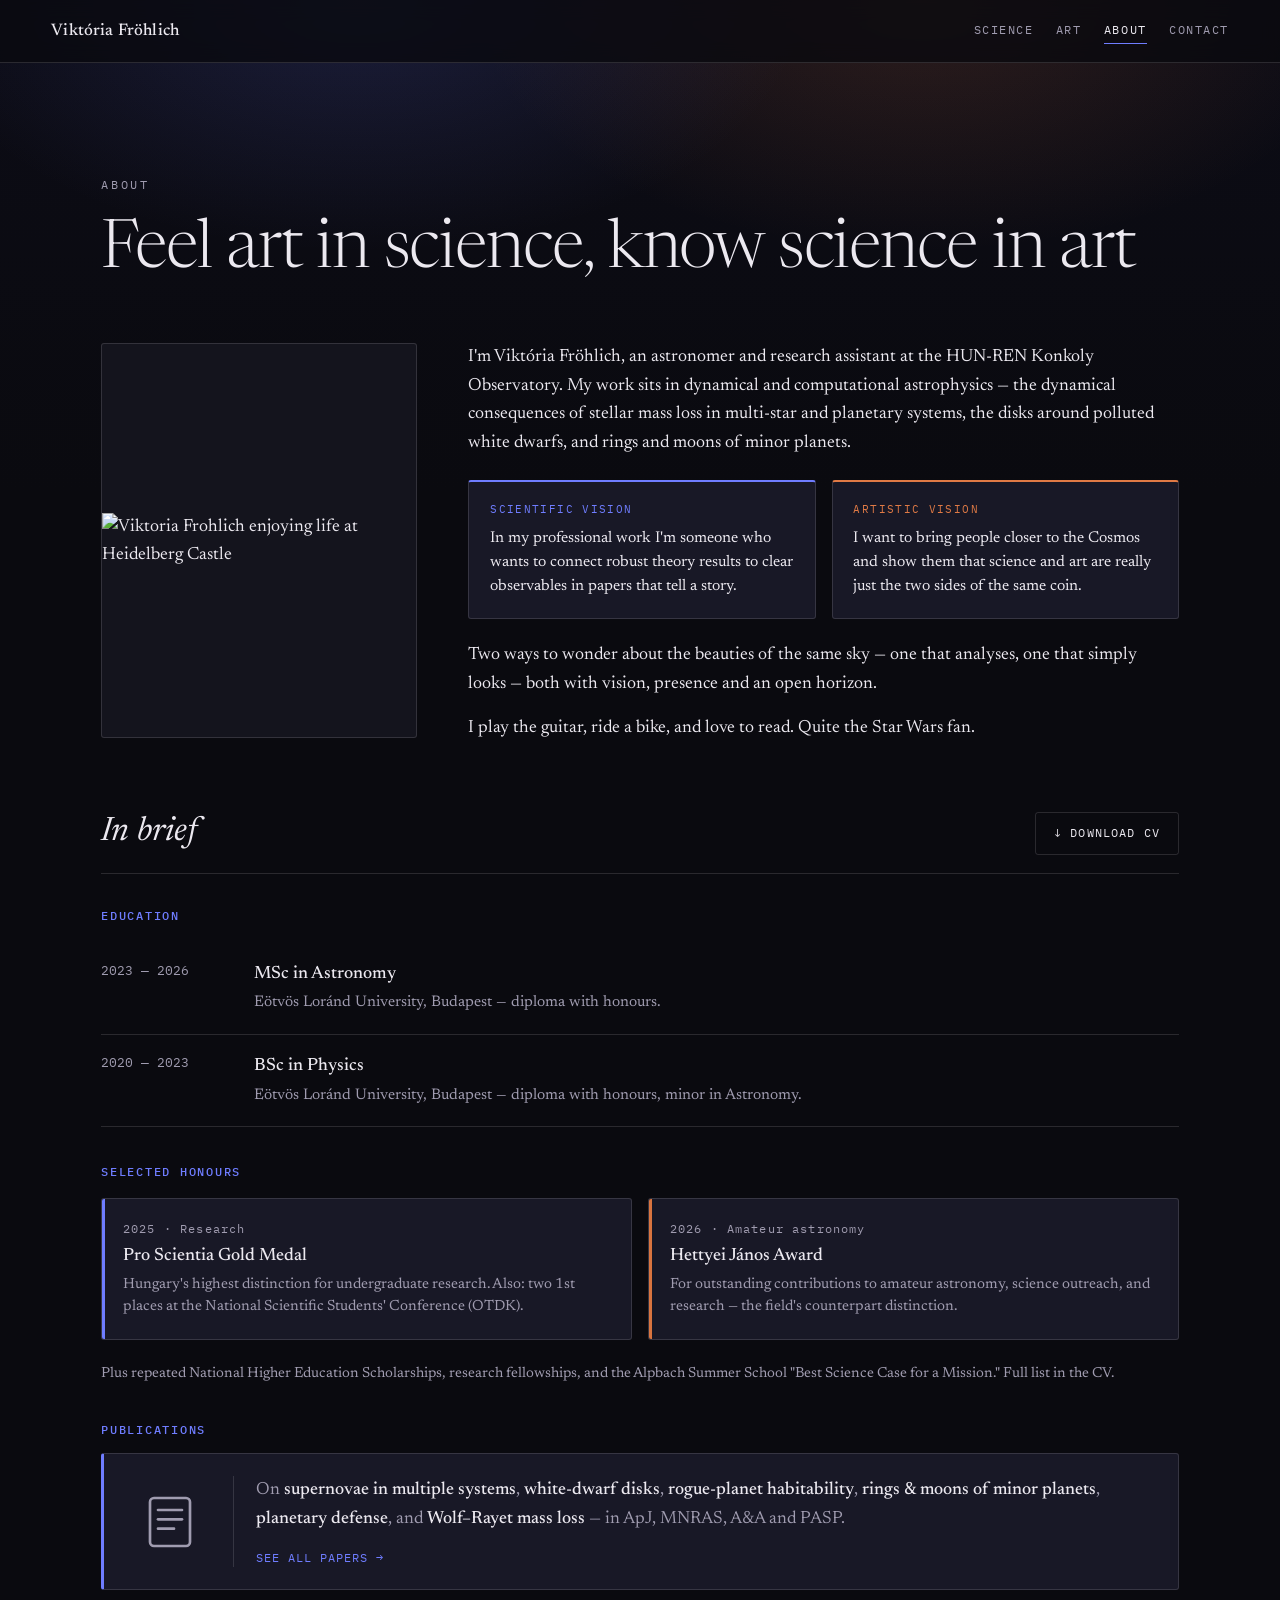
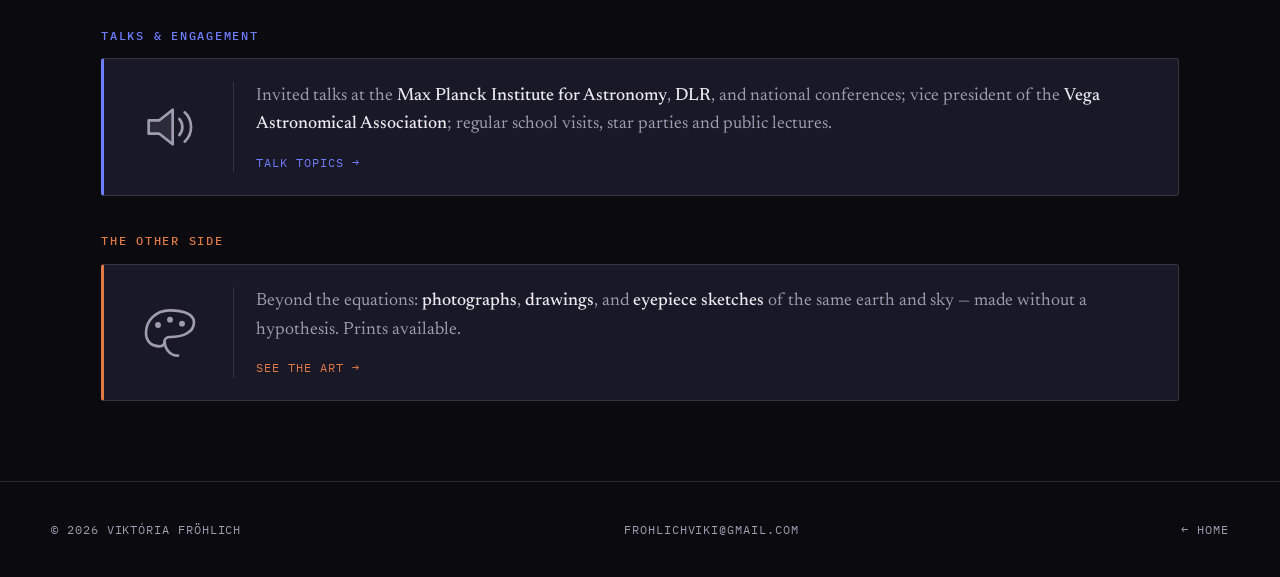
==== about.html @ 7111251d "FV website v1.0" ====
<!DOCTYPE html>
<html lang="en" data-theme="dark">
<head>
<meta charset="UTF-8">
<meta name="viewport" content="width=device-width, initial-scale=1">
<title>About — Viktória Fröhlich</title>
<link rel="icon" type="image/svg+xml" href="favicon.svg">
<link rel="icon" type="image/png" sizes="32x32" href="images/favicon-32.png">
<link rel="apple-touch-icon" href="images/apple-touch-icon.png">
<!-- Open Graph / social share. Replace SITE_URL with your real domain (e.g. https://frohlichviktoria.com) for previews to show the image. -->
<meta property="og:type" content="website">
<meta property="og:title" content="About — Viktória Fröhlich">
<meta property="og:description" content="Astronomer at the Konkoly Observatory, artist, and science communicator. Feel art in science, know science in art.">
<meta property="og:image" content="images/share.png">
<meta property="og:image:width" content="1200">
<meta property="og:image:height" content="630">
<meta name="twitter:card" content="summary_large_image">
<meta name="twitter:title" content="About — Viktória Fröhlich">
<meta name="twitter:description" content="Astronomer at the Konkoly Observatory, artist, and science communicator. Feel art in science, know science in art.">
<meta name="twitter:image" content="images/share.png">
<link rel="stylesheet" href="style.css">
</head>
<body class="about">
<div class="field"></div><div class="grain"></div>
<nav>
  <a class="brand" href="index.html">Viktória Fröhlich</a>
  <div class="links">
    <a href="science.html">Science</a>
    <a href="art.html">Art</a>
    <a href="about.html" class="active">About</a>
    <a href="contact.html">Contact</a>
  </div>
</nav>

<header class="hero wrap" style="padding-bottom:clamp(2rem,5vw,3.5rem)">
  <div class="eyebrow fade">About</div>
  <h1 class="fade d1">Feel art in science, know science in art</h1>
</header>

<section class="wrap">
  <div class="bio fade d2">
    <div class="portrait"><img src="images/portrait.png" alt="Viktoria Frohlich enjoying life at Heidelberg Castle"></div>
    <div class="body">
      <p>I'm Viktória Fröhlich, an astronomer and research assistant at the HUN-REN Konkoly Observatory. My work sits in dynamical and computational astrophysics — the dynamical consequences of stellar mass loss in multi-star and planetary systems, the disks around polluted white dwarfs, and rings and moons of minor planets.</p>

      <div class="visions">
        <div class="vision sci">
          <span class="vlabel">Scientific vision</span>
          <p>In my professional work I'm someone who wants to connect robust theory results to clear observables in papers that tell a story.</p>
        </div>
        <div class="vision art">
          <span class="vlabel">Artistic vision</span>
          <p>I want to bring people closer to the Cosmos and show them that science and art are really just the two sides of the same coin.</p>
        </div>
      </div>

      <p>Two ways to wonder about the beauties of the same sky — one that analyses, one that simply looks — both with vision, presence and an open horizon.</p>
      <p>I play the guitar, ride a bike, and love to read. Quite the Star Wars fan.</p>
    </div>
  </div>
</section>

<section class="wrap" style="padding-top:clamp(2rem,5vw,4rem)">
  <div class="shead shead-cv"><h2>In brief</h2><a class="btn" href="cv.pdf" download>↓ Download CV</a></div>

  <!-- <p class="mono" style="font-size:.8rem;color:var(--text-dim);margin-bottom:2rem;max-width:70ch">
    → This is a curated summary. Full record is in <code>cv.pdf</code>.
  </p> -->

  <h3 class="rsub mono" style="font-size:.78rem;letter-spacing:.14em;text-transform:uppercase;margin:.5rem 0 1rem">Education</h3>
  <div class="cv-row fade">
    <div class="when mono">2023 — 2026</div>
    <div class="what"><h3>MSc in Astronomy</h3><p>Eötvös Loránd University, Budapest — diploma with honours.</p></div>
  </div>
  <div class="cv-row">
    <div class="when mono">2020 — 2023</div>
    <div class="what"><h3>BSc in Physics</h3><p>Eötvös Loránd University, Budapest — diploma with honours, minor in Astronomy.</p></div>
  </div>

  <h3 class="rsub mono" style="font-size:.78rem;letter-spacing:.14em;text-transform:uppercase;margin:2.2rem 0 .4rem; margin-bottom:1rem;">Selected honours</h3>
  <div class="honours fade">
    <div class="honour">
      <div class="yr mono">2025 · Research</div>
      <h3>Pro Scientia Gold Medal</h3>
      <p>Hungary's highest distinction for undergraduate research. Also: two 1st places at the National Scientific Students' Conference (OTDK).</p>
    </div>
    <div class="honour amateur">
      <div class="yr mono">2026 · Amateur astronomy</div>
      <h3>Hettyei János Award</h3>
      <p>For outstanding contributions to amateur astronomy, science outreach, and research — the field's counterpart distinction.</p>
    </div>
  </div>
  <p style="font-size:.9rem;color:var(--text-dim);margin-bottom:.4rem">
    Plus repeated National Higher Education Scholarships, research fellowships, and the Alpbach Summer School "Best Science Case for a Mission." Full list in the CV.
  </p>

  <h3 class="rsub mono" style="font-size:.78rem;letter-spacing:.14em;text-transform:uppercase;margin:2.2rem 0 .8rem">Publications</h3>
  <div class="statcard fade">
    <div class="staticon"><svg viewBox="0 0 48 48" fill="none" stroke="currentColor" stroke-width="2" stroke-linecap="round" stroke-linejoin="round"><rect x="9" y="6" width="30" height="36" rx="3"/><line x1="15" y1="15" x2="33" y2="15"/><line x1="15" y1="22" x2="33" y2="22"/><line x1="15" y1="29" x2="27" y2="29"/></svg></div>
    <div class="statbody">
      <p>On <strong>supernovae in multiple systems</strong>, <strong>white-dwarf disks</strong>, <strong>rogue-planet habitability</strong>, <strong>rings &amp; moons of minor planets</strong>, <strong>planetary defense</strong>, and <strong>Wolf–Rayet mass loss</strong> — in ApJ, MNRAS, A&amp;A and PASP.</p>
      <a class="statlink mono" href="science.html#research">See all papers →</a>
    </div>
  </div>

  <h3 class="rsub mono" style="font-size:.78rem;letter-spacing:.14em;text-transform:uppercase;margin:2.2rem 0 .8rem">Talks &amp; engagement</h3>
  <div class="statcard fade">
    <div class="staticon"><svg viewBox="0 0 48 48" fill="none" stroke="currentColor" stroke-width="2" stroke-linecap="round" stroke-linejoin="round"><path d="M8 19 H16 L26 11 V37 L16 29 H8 Z" fill="currentColor" fill-opacity="0.15"/><path d="M31 18 A9 9 0 0 1 31 30"/><path d="M35 13 A15 15 0 0 1 35 35"/></svg></div>
    <div class="statbody">
      <p>Invited talks at the <strong>Max Planck Institute for Astronomy</strong>, <strong>DLR</strong>, and national conferences; vice president of the <strong>Vega Astronomical Association</strong>; regular school visits, star parties and public lectures.</p>
      <a class="statlink mono" href="science.html#talks">Talk topics →</a>
    </div>
  </div>

  <h3 class="rsub mono" style="font-size:.78rem;letter-spacing:.14em;text-transform:uppercase;margin:2.2rem 0 .8rem;color:var(--art-1)">The other side</h3>
  <div class="statcard art-card fade">
    <div class="staticon"><svg viewBox="0 0 48 48" fill="none" stroke="currentColor" stroke-width="2" stroke-linecap="round" stroke-linejoin="round"><path d="M24 7 C13 7 6 15 6 24 C6 31 11 34 16 34 C19 34 20 32 20 30 C20 28 22 27 24 27 C33 27 42 24 42 16 C42 10 34 7 24 7 Z"/><circle cx="15" cy="18" r="2.2" fill="currentColor" stroke="none"/><circle cx="24" cy="14" r="2.2" fill="currentColor" stroke="none"/><circle cx="33" cy="17" r="2.2" fill="currentColor" stroke="none"/><path d="M20 30 C20 36 24 41 30 41"/></svg></div>
    <div class="statbody">
      <p>Beyond the equations: <strong>photographs</strong>, <strong>drawings</strong>, and <strong>eyepiece sketches</strong> of the same earth and sky — made without a hypothesis. Prints available.</p>
      <a class="statlink mono" href="art.html">See the art →</a>
    </div>
  </div>

</section>

<footer>
  <span>© 2026 Viktória Fröhlich</span>
  <span><a href="mailto:frohlichviki@gmail.com">frohlichviki@gmail.com</a></span>
  <span><a href="index.html">← Home</a></span>
</footer>

<script src="app.js"></script>
</body>
</html>
---- style.css ----
/* =========================================================
   Viktória Fröhlich — shared design system
   Two sides of the same coin: science (deep space) / art (fire)
   Edit colors here once; both pages follow.
   ========================================================= */

@import url('https://fonts.googleapis.com/css2?family=Newsreader:ital,opsz,wght@0,6..72,300..600;1,6..72,300..500&family=IBM+Plex+Mono:wght@400;500&display=swap');

/* ---------- TOKENS ---------- */
:root{
  /* shared neutrals (DARK default) */
  --bg:        #0a0a0f;
  --bg-soft:   #14141d;
  --surface:   #181826;
  --text:      #ece9f0;
  --text-dim:  #a09cb0;
  --hair:      rgba(236,233,240,.14);

  /* SCIENCE — deep space: indigo/violet base, rust accent */
  --sci-1:     #6f7dffff;   /* luminous indigo */
  --sci-2:     #b9a7ff;     /* soft violet */
  --sci-deep:  #0a0c1f;     /* space navy */
  --sci-glow:  rgba(111,125,255,.16);
  --sci-accent:#d9743f;     /* rust accent */

  /* ART — fire: rust/amber base, cool blue accent */
  --art-1:     #e07a45;     /* rust */
  --art-2:     #f0a24b;     /* amber */
  --art-deep:  #170c08;     /* charred brown-black */
  --art-glow:  rgba(224,122,69,.16);
  --art-accent:#7f8cff;     /* cool blue accent */

  /* type + rhythm */
  --serif: "Newsreader", Georgia, "Times New Roman", serif;
  --mono:  "IBM Plex Mono", ui-monospace, monospace;
  --maxw: 1180px;
  --gut: clamp(1.25rem, 4vw, 3.25rem);
  --r: 3px;
}

/* ---------- RESET ---------- */
*{margin:0;padding:0;box-sizing:border-box}
html{scroll-behavior:smooth;-webkit-text-size-adjust:100%}
body{
  font-family:var(--serif);
  background:var(--bg);
  color:var(--text);
  line-height:1.6;
  font-size:clamp(1rem,.55rem + .7vw,1.12rem);
  -webkit-font-smoothing:antialiased;
  transition:background .5s ease,color .5s ease;
  overflow-x:hidden;
}
a{color:inherit}
img{display:block;max-width:100%}
.mono{font-family:var(--mono);font-feature-settings:"tnum"}

/* per-page accent wiring: pages set --c1/--c2/--deep/--glow/--accent */
.science{--c1:var(--sci-1);--c2:var(--sci-2);--deep:var(--sci-deep);--glow:var(--sci-glow);--accent:var(--sci-accent)}
.art{--c1:var(--art-1);--c2:var(--art-2);--deep:var(--art-deep);--glow:var(--art-glow);--accent:var(--art-accent)}

/* ---------- ATMOSPHERE (the quiet glow) ---------- */
.field{position:fixed;inset:0;z-index:-1;pointer-events:none;
  background:
    radial-gradient(60% 50% at var(--gx,30%) 0%, var(--glow), transparent 70%),
    linear-gradient(180deg, var(--deep), var(--bg) 55%);
  opacity:1;transition:background .5s ease}
.art .field{--gx:70%}
/* faint starfield / ember texture via tiny dots */
.grain{position:fixed;inset:0;z-index:-1;pointer-events:none;opacity:.5;
  background-image:radial-gradient(circle at 50% 50%, var(--text-dim) .5px, transparent .6px);
  background-size:140px 140px;mix-blend-mode:overlay;opacity:.06}

/* ---------- NAV ---------- */
nav{position:sticky;top:0;z-index:40;display:flex;align-items:center;
  justify-content:space-between;gap:1rem;
  padding:1.1rem var(--gut);
  background:color-mix(in srgb, var(--bg) 78%, transparent);
  backdrop-filter:blur(10px);border-bottom:1px solid var(--hair)}
nav .brand{font-weight:500;font-size:1.05rem;letter-spacing:.01em;text-decoration:none}
nav .links{display:flex;align-items:center;gap:1.4rem}
nav .links a{font-family:var(--mono);font-size:.74rem;letter-spacing:.13em;
  text-transform:uppercase;text-decoration:none;color:var(--text-dim);
  padding:.2rem 0;border-bottom:1px solid transparent;transition:.25s}
nav .links a:hover{color:var(--text)}
nav .links a.active{color:var(--text);border-bottom-color:var(--c1,var(--sci-1))}


/* ---------- LAYOUT ---------- */
.wrap{max-width:var(--maxw);margin:0 auto;padding:0 var(--gut)}
section{padding-block:clamp(3rem,7vw,6rem)}
.lead{max-width:60ch}

/* hero */
.hero{padding-top:clamp(3.5rem,9vw,7rem)}
.eyebrow{font-family:var(--mono);font-size:.76rem;letter-spacing:.22em;
  text-transform:uppercase;color:var(--c1,var(--sci-1));margin-bottom:1.4rem}
h1{font-weight:300;font-size:clamp(2.4rem,5.4vw,4.2rem);line-height:1.05;
  letter-spacing:-.018em}
h1 em{font-style:italic;font-weight:400}
.hero p{margin-top:1.6rem;color:var(--text-dim);font-size:1.15rem;max-width:58ch}

/* section headings */
.shead{display:flex;align-items:baseline;gap:1rem;margin-bottom:2rem;
  padding-bottom:.8rem;border-bottom:1px solid var(--hair)}
.shead .n{font-family:var(--mono);font-size:.8rem;color:var(--c1,var(--sci-1))}
.shead h2{font-weight:400;font-size:clamp(1.5rem,3vw,2.1rem);font-style:italic}

/* ---------- PUBLICATIONS ---------- */
.pub{display:grid;grid-template-columns:74px 1fr auto;gap:1.4rem;align-items:start;
  padding:1.4rem 0;border-bottom:1px solid var(--hair);transition:padding-left .25s}
.pub:hover{padding-left:.5rem}
.pub .yr{font-family:var(--mono);font-size:.85rem;color:var(--text-dim);padding-top:.25rem}
.pub h3{font-weight:500;font-size:1.18rem;line-height:1.35}
.pub .auth{margin-top:.35rem;font-style:italic;color:var(--text-dim);font-size:.98rem}
.pub .ven{margin-top:.25rem;font-family:var(--mono);font-size:.76rem;color:var(--c1,var(--sci-1))}
.pub .lk{display:flex;gap:.5rem;padding-top:.3rem;flex-wrap:wrap}
.pub .lk a{font-family:var(--mono);font-size:.68rem;letter-spacing:.07em;text-transform:uppercase;
  text-decoration:none;color:var(--text);border:1px solid var(--hair);
  padding:.32rem .6rem;border-radius:var(--r);white-space:nowrap;transition:.22s}
.pub .lk a:hover{border-color:var(--c1,var(--sci-1));color:var(--c1,var(--sci-1))}

/* ---------- CARDS (outreach / services) ---------- */
.cards{display:grid;grid-template-columns:repeat(auto-fill,minmax(270px,1fr));gap:1.2rem}
.card{border:1px solid var(--hair);border-radius:var(--r);padding:1.5rem;
  background:var(--surface);display:flex;flex-direction:column;min-height:190px;
  transition:transform .28s ease,border-color .28s ease}
.card:hover{transform:translateY(-4px);border-color:var(--c1,var(--sci-1))}
.card .tag{font-family:var(--mono);font-size:.66rem;letter-spacing:.12em;
  text-transform:uppercase;color:var(--c1,var(--sci-1))}
.card h3{margin-top:.7rem;font-weight:500;font-size:1.22rem;line-height:1.3}
.card p{margin-top:.6rem;color:var(--text-dim);font-size:.96rem;flex:1}
.card .more{margin-top:1rem;font-family:var(--mono);font-size:.7rem;letter-spacing:.08em;
  text-transform:uppercase;text-decoration:none;color:var(--c1,var(--sci-1))}
.card .more:hover{text-decoration:underline}

/* ---------- GALLERY ---------- */
.subnav{display:flex;gap:.5rem;flex-wrap:wrap;margin-bottom:2rem}
.subnav button{font-family:var(--mono);font-size:.72rem;letter-spacing:.1em;text-transform:uppercase;
  background:none;border:1px solid var(--hair);color:var(--text-dim);
  padding:.5rem .9rem;border-radius:var(--r);cursor:pointer;transition:.22s}
.subnav button:hover{color:var(--text)}
.subnav button.on{background:var(--c1,var(--art-1));border-color:var(--c1,var(--art-1));
  color:#fff}

/* contextual note above the gallery (shown only for certain filters) */
.filter-note{display:none;margin:-.4rem 0 1.6rem;max-width:60ch;
  color:var(--text-dim);font-size:1.05rem;line-height:1.6}
.filter-note.show{display:block}
.filter-note a{color:var(--art-1);text-decoration:none;white-space:nowrap}
.filter-note a:hover{text-decoration:underline}

.gallery{columns:3;column-gap:1rem}
@media(max-width:900px){.gallery{columns:2}}
@media(max-width:560px){.gallery{columns:1}}
.shot{break-inside:avoid;margin-bottom:1rem;border:1px solid var(--hair);border-radius:var(--r);
  overflow:hidden;background:var(--surface);cursor:pointer;position:relative;
  transition:transform .28s ease,border-color .28s ease}
.shot:hover{transform:translateY(-4px);border-color:var(--c1,var(--art-1))}
.shot img{width:100%;height:auto;display:block}
.shot .ph{aspect-ratio:var(--ar,3/4);display:flex;align-items:center;justify-content:center;
  background:
    radial-gradient(120% 120% at 30% 20%, var(--glow), transparent 60%),
    var(--bg-soft)}
.shot .ph span{font-family:var(--mono);font-size:.68rem;letter-spacing:.08em;color:var(--text-dim);
  border:1px dashed var(--hair);padding:.4rem .7rem;border-radius:var(--r)}
.shot .meta{position:absolute;left:0;right:0;bottom:0;padding:.7rem .85rem;
  display:flex;justify-content:space-between;align-items:baseline;gap:.5rem;
  background:linear-gradient(0deg, color-mix(in srgb,var(--bg) 92%,transparent), transparent);
  opacity:0;transition:opacity .25s}
.shot:hover .meta{opacity:1}
.shot .meta .t{font-style:italic;font-size:1rem}
.shot .meta .y{font-family:var(--mono);font-size:.7rem;color:var(--text-dim)}

/* ---------- LIGHTBOX ---------- */
.lb{position:fixed;inset:0;z-index:100;display:none;align-items:center;justify-content:center;
  padding:clamp(1rem,4vw,3rem);background:color-mix(in srgb,var(--bg) 92%,#000)}
.lb.open{display:flex}
.lb-inner{display:flex;gap:clamp(1.2rem,3vw,2.4rem);align-items:center;
  max-width:1100px;max-height:88vh}
.lb-media{flex:1 1 auto;display:flex;align-items:center;justify-content:center;min-width:0}
.lb img{max-width:100%;max-height:82vh;border:1px solid var(--hair);border-radius:var(--r);display:block}
.lb .lph{width:min(46vw,420px);aspect-ratio:3/4;border:1px solid var(--hair);border-radius:var(--r);
  background:radial-gradient(120% 120% at 30% 20%, var(--glow), transparent 60%),var(--bg-soft)}
.lb-text{flex:0 0 300px;max-width:300px;display:flex;flex-direction:column;gap:.6rem}
.lb-text .lb-title{font-weight:500;font-size:1.5rem;line-height:1.2;font-style:italic}
.lb-text .lb-year{font-size:.78rem;letter-spacing:.08em;color:var(--text-dim)}
.lb-text .lb-desc{color:var(--text-dim);font-size:1rem;line-height:1.6;margin-top:.3rem}
.lb-text .lb-buy{margin-top:1rem;align-self:flex-start;font-family:var(--mono);font-size:.74rem;
  letter-spacing:.1em;text-transform:uppercase;text-decoration:none;color:#fff;
  background:var(--art-1);border:1px solid var(--art-1);padding:.7rem 1.1rem;border-radius:var(--r);
  transition:.22s}
.lb-text .lb-buy:hover{filter:brightness(1.1)}
.lb .x{position:absolute;top:1.2rem;right:var(--gut);font-family:var(--mono);font-size:.8rem;
  letter-spacing:.1em;text-transform:uppercase;color:var(--text-dim);background:none;border:none;
  cursor:pointer;z-index:2}
.lb .x:hover{color:var(--text)}
@media(max-width:720px){
  .lb-inner{flex-direction:column;gap:1.2rem;max-height:none;overflow-y:auto}
  .lb img{max-height:50vh}
  .lb-text{flex:none;max-width:100%;width:100%}
}

/* ---------- HOME (the coin) ---------- */
.coin{min-height:calc(100vh - 64px);display:grid;grid-template-columns:1fr 1fr}
.coin .door{position:relative;display:flex;flex-direction:column;justify-content:center;
  align-items:center;text-align:center;
  padding:clamp(2rem,4vw,3.5rem);text-decoration:none;color:var(--text);overflow:hidden;
  border-right:1px solid var(--hair);transition:flex-grow .4s}
.coin .door:last-child{border-right:none}
.coin .door .atmo{position:absolute;inset:0;z-index:0;transition:opacity .5s}
.door.d-sci .atmo{background:
  radial-gradient(70% 60% at 30% 25%, var(--sci-glow), transparent 65%),
  linear-gradient(160deg,var(--sci-deep),var(--bg) 70%)}
.door.d-art .atmo{background:
  radial-gradient(70% 60% at 70% 25%, var(--art-glow), transparent 65%),
  linear-gradient(200deg,var(--art-deep),var(--bg) 70%)}
.coin .door .ix{position:absolute;top:clamp(2rem,4vw,3.5rem);font-family:var(--mono);
  font-size:.74rem;letter-spacing:.14em;z-index:2;color:var(--text-dim)}
.coin .door.d-sci .ix{left:clamp(2rem,4vw,3.5rem)}
.coin .door.d-art .ix{right:clamp(2rem,4vw,3.5rem)}
.coin .door .big{position:relative;z-index:2;font-weight:300;
  font-size:clamp(2rem,4.4vw,3.6rem);line-height:1.04;letter-spacing:-.015em}
.coin .door .big em{font-style:italic}
.coin .door.d-sci .big em{color:var(--sci-2)}
.coin .door.d-art .big em{color:var(--art-2)}
.coin .door .sub{position:relative;z-index:2;margin-top:.9rem;color:var(--text);
  white-space:nowrap;font-size:clamp(.62rem,1.35vw,1rem)}
.coin .door .go{position:relative;z-index:2;margin-top:1.6rem;font-family:var(--mono);
  font-size:.74rem;letter-spacing:.13em;text-transform:uppercase;display:inline-flex;gap:.5rem}
.coin .door .go .ar{transition:transform .3s}
.coin .door:hover .go .ar{transform:translateX(6px)}
@media(max-width:760px){
  .coin{grid-template-columns:1fr}
  .coin .door{border-right:none;border-bottom:1px solid var(--hair);min-height:52vh}
  .coin .door .sub{white-space:normal}
}

/* ---------- FOOTER ---------- */
footer{border-top:1px solid var(--hair);padding:2.4rem var(--gut);
  display:flex;justify-content:space-between;gap:1rem;flex-wrap:wrap;
  font-family:var(--mono);font-size:.72rem;letter-spacing:.08em;text-transform:uppercase;
  color:var(--text-dim)}
footer a{color:inherit;text-decoration:none}
footer a:hover{color:var(--text)}

/* ---------- ABOUT (neutral seam where both sides meet) ---------- */
.about .field{background:
  radial-gradient(50% 40% at 28% 0%, var(--sci-glow), transparent 70%),
  radial-gradient(50% 40% at 72% 0%, var(--art-glow), transparent 70%),
  linear-gradient(180deg,#0c0c16,var(--bg) 55%)}
.about .eyebrow{color:var(--text-dim)}
.bio{display:grid;grid-template-columns:316px 1fr;gap:clamp(1.5rem,4vw,3.5rem);align-items:start}
@media(max-width:760px){.bio{grid-template-columns:1fr}}
.portrait{border:1px solid var(--hair);border-radius:var(--r);overflow:hidden;
  background:var(--bg-soft);aspect-ratio:4/5;display:flex;align-items:center;justify-content:center}
.portrait span{font-family:var(--mono);font-size:.7rem;color:var(--text-dim);
  border:1px dashed var(--hair);padding:.5rem .8rem;border-radius:var(--r)}
.bio .body p{margin-bottom:1rem}
.bio .body p:last-child{margin-bottom:0}

/* paired vision statements — science / art, mirrored */
.visions{display:grid;grid-template-columns:1fr 1fr;gap:1rem;margin:1.4rem 0}
@media(max-width:560px){.visions{grid-template-columns:1fr}}
.vision{border:1px solid var(--hair);border-radius:var(--r);padding:1.2rem 1.3rem;
  background:var(--surface);position:relative}
.vision .vlabel{font-family:var(--mono);font-size:.66rem;letter-spacing:.13em;
  text-transform:uppercase;margin-bottom:.5rem;display:block}
.vision.sci .vlabel{color:var(--sci-1)}
.vision.art .vlabel{color:var(--art-1)}
.vision p{font-size:.98rem;line-height:1.55;color:var(--text);margin:0}
.vision.sci{border-top:2px solid var(--sci-1)}
.vision.art{border-top:2px solid var(--art-1)}
.cv-row{display:grid;grid-template-columns:130px 1fr;gap:1.4rem;padding:1.1rem 0;
  border-bottom:1px solid var(--hair)}
.cv-row .when{font-family:var(--mono);font-size:.82rem;color:var(--text-dim)}
.cv-row .what h3{font-weight:500;font-size:1.12rem}
.cv-row .what p{color:var(--text-dim);font-size:.96rem;margin-top:.2rem}
@media(max-width:560px){.cv-row{grid-template-columns:1fr;gap:.3rem}}
.btn{display:inline-flex;align-items:center;gap:.5rem;font-family:var(--mono);
  font-size:.74rem;letter-spacing:.1em;text-transform:uppercase;text-decoration:none;
  color:var(--text);border:1px solid var(--hair);padding:.7rem 1.1rem;border-radius:var(--r);
  transition:.22s}
.btn:hover{border-color:var(--sci-1);color:var(--sci-1)}

/* paired highlight (Pro Scientia + Hettyei side by side) */
.honours{display:grid;grid-template-columns:1fr 1fr;gap:1rem;margin:.4rem 0 1.4rem}
@media(max-width:560px){.honours{grid-template-columns:1fr}}
.honour{border:1px solid var(--hair);border-radius:var(--r);padding:1.3rem;
  background:var(--surface);position:relative;overflow:hidden}
.honour::before{content:"";position:absolute;inset:0 auto 0 0;width:3px;background:var(--sci-1)}
.honour.amateur::before{background:var(--sci-accent)}
.honour .yr{font-family:var(--mono);font-size:.72rem;letter-spacing:.1em;color:var(--text-dim)}
.honour h3{margin-top:.4rem;font-weight:500;font-size:1.12rem;line-height:1.25}
.honour p{margin-top:.4rem;color:var(--text-dim);font-size:.92rem;line-height:1.5}

/* topic summary line (papers on: …) */
/* stat-cards (about: publications / talks / art) */
.statcard{display:flex;align-items:stretch;gap:1.4rem;border:1px solid var(--hair);
  border-left:3px solid var(--sci-1);border-radius:var(--r);background:var(--surface);
  padding:1.4rem 1.6rem}
.statcard .staticon{display:flex;align-items:center;justify-content:center;
  padding-right:1.4rem;border-right:1px solid var(--hair);min-width:104px}
.statcard .staticon svg{width:64px;height:64px;display:block}
.statcard .statbody{display:flex;flex-direction:column;justify-content:center;gap:.9rem}
.statcard .statbody p{color:var(--text-dim);margin:0}
.statcard .statbody strong{color:var(--text);font-weight:500}
.statcard .statlink{align-self:flex-start;color:var(--sci-1);text-decoration:none;
  font-size:.76rem;letter-spacing:.08em;text-transform:uppercase}
.statcard .statlink:hover{text-decoration:underline}
/* art variant — rust accent */
.statcard.art-card{border-left-color:var(--art-1)}
.statcard.art-card .statlink{color:var(--art-1)}
.statcard .staticon svg{color:var(--text-dim)}
@media(max-width:560px){
  .statcard{flex-direction:column;gap:1rem}
  .statcard .staticon{padding-right:0;padding-bottom:1rem;border-right:none;
    border-bottom:1px solid var(--hair);min-width:0;justify-content:flex-start}
}

/* CV download sits in the "In brief" header */
.shead-cv{display:flex;align-items:center;justify-content:space-between;gap:1rem;flex-wrap:wrap}
.shead-cv h2{font-weight:400;font-size:clamp(1.5rem,3vw,2.1rem);font-style:italic}

/* breathing room before footer on the about page */
.about section:last-of-type{padding-bottom:clamp(3rem,7vw,5rem)}

/* ---------- TAB PANELS (science: research / outreach / talks) ---------- */
.tabpanel{display:none}
.tabpanel.on{display:block;animation:rise .6s cubic-bezier(.2,.7,.2,1)}
@media(prefers-reduced-motion:reduce){.tabpanel.on{animation:none}}

/* research sub-headings (Topics / Papers) */
.rsub{font-size:.8rem;letter-spacing:.16em;text-transform:uppercase;
  color:var(--sci-1);font-weight:500;margin:0 0 1.3rem}
.rsub + .pub{border-top:1px solid var(--hair)}
.tabpanel .rsub:nth-of-type(2){margin-top:2.8rem}

/* research themes band */
.themes{display:grid;grid-template-columns:repeat(3,1fr);gap:1.2rem;margin-bottom:2.6rem}
@media(max-width:760px){.themes{grid-template-columns:1fr}}
.theme{border:1px solid var(--hair);border-radius:var(--r);background:var(--surface);
  overflow:hidden;display:flex;flex-direction:column;
  transition:transform .28s ease,border-color .28s ease}
.theme:hover{transform:translateY(-4px);border-color:var(--sci-1)}
.theme .tthumb{aspect-ratio:16/10;overflow:hidden;background:
  radial-gradient(120% 120% at 30% 20%, var(--sci-glow), transparent 60%),var(--bg-soft);
  display:flex;align-items:center;justify-content:center;border-bottom:1px solid var(--hair)}
.theme .tthumb img{width:100%;height:100%;object-fit:cover;display:block}
.theme .tthumb-svg{width:100%;height:100%;display:block;border:none}
.theme .tthumb span{font-family:var(--mono);font-size:.64rem;letter-spacing:.08em;color:var(--text-dim);
  border:1px dashed var(--hair);padding:.4rem .6rem;border-radius:var(--r)}
.theme .tbody{padding:1.2rem;flex:1}
.theme .tname{display:block;font-size:.72rem;letter-spacing:.1em;text-transform:uppercase;
  color:var(--sci-1);margin-bottom:.5rem}
.theme p{font-size:.92rem;line-height:1.5;color:var(--text);margin:0}

/* language pill (text only) */
.lang-tag{display:inline-flex;align-items:center;font-family:var(--mono);
  font-size:.62rem;letter-spacing:.14em;text-transform:uppercase;color:var(--text-dim);
  border:1px solid var(--hair);border-radius:99px;padding:.24rem .6rem}
.card .lang{margin-top:.9rem}
/* tag + flag share the top row */
.card .toprow{display:flex;align-items:center;justify-content:space-between;gap:.6rem}

/* speaking note (pricing / availability) */
.note-soft{border:1px solid var(--hair);border-left:3px solid var(--sci-1);border-radius:var(--r);
  padding:1.1rem 1.3rem;background:var(--surface);margin-top:1.8rem;
  font-size:.95rem;color:var(--text-dim);line-height:1.55}
.note-soft strong{color:var(--text);font-weight:500}

/* prints & pricing block (art page) */
.prints{border:1px solid var(--hair);border-left:3px solid var(--art-1);border-radius:var(--r);
  background:var(--surface);padding:1.5rem 1.7rem;margin-top:2.4rem}
.prints h3{font-weight:500;font-size:1.2rem;margin-bottom:.3rem}
.prints .intro{color:var(--text-dim);font-size:.96rem;margin-bottom:1.2rem;max-width:60ch}
.prints .rows{display:grid;grid-template-columns:repeat(auto-fit,minmax(150px,1fr));gap:.9rem;
  margin-bottom:1.1rem}
.prints .row{border:1px solid var(--hair);border-radius:var(--r);padding:.9rem 1rem}
.prints .row .size{font-family:var(--mono);font-size:.72rem;letter-spacing:.08em;
  text-transform:uppercase;color:var(--art-1);display:block;margin-bottom:.3rem}
.prints .row .price{font-size:1.15rem;font-weight:500}
.prints .row .dim{font-family:var(--mono);font-size:.68rem;color:var(--text-dim);display:block;margin-top:.15rem}
.prints .foot{color:var(--text-dim);font-size:.9rem;line-height:1.55}
.prints .foot a{color:var(--art-1);text-decoration:none}
.prints .foot a:hover{text-decoration:underline}

/* talk topics — preview cards */
.topics{display:grid;grid-template-columns:repeat(auto-fill,minmax(300px,1fr));gap:1.2rem}
.topic{border:1px solid var(--hair);border-radius:var(--r);
  background:var(--surface);position:relative;overflow:hidden;
  display:flex;flex-direction:column;
  transition:transform .28s ease,border-color .28s ease}
.topic:hover{transform:translateY(-4px);border-color:var(--sci-1)}
.topic .thumb{aspect-ratio:16/9;overflow:hidden;background:
  radial-gradient(120% 120% at 30% 20%, var(--sci-glow), transparent 60%),var(--bg-soft);
  display:flex;align-items:center;justify-content:center;border-bottom:1px solid var(--hair)}
.topic .thumb img{width:100%;height:100%;object-fit:cover;display:block}
.topic .thumb span{font-family:var(--mono);font-size:.66rem;letter-spacing:.08em;color:var(--text-dim);
  border:1px dashed var(--hair);padding:.4rem .7rem;border-radius:var(--r)}
.topic .body{padding:1.5rem;display:flex;flex-direction:column;flex:1}
.topic .lvl{font-family:var(--mono);font-size:.66rem;letter-spacing:.12em;text-transform:uppercase;
  color:var(--sci-1)}
.topic h3{margin-top:.7rem;font-weight:500;font-size:1.28rem;line-height:1.25}
.topic .teaser{margin-top:.7rem;color:var(--text-dim);font-size:.98rem;line-height:1.55;flex:1}
.topic .tags{margin-top:1.1rem;display:flex;flex-wrap:wrap;gap:.4rem}
.topic .tags span{font-family:var(--mono);font-size:.66rem;letter-spacing:.06em;
  color:var(--text-dim);border:1px solid var(--hair);padding:.3rem .55rem;border-radius:99px}
.topic .ask{margin-top:1.2rem;display:inline-block;font-family:var(--mono);font-size:.7rem;
  letter-spacing:.08em;text-transform:uppercase;text-decoration:none;color:var(--sci-1)}
.topic .ask:hover{text-decoration:underline}

/* ---------- CONTACT ---------- */
.contact .field{background:
  radial-gradient(50% 40% at 28% 0%, var(--sci-glow), transparent 70%),
  radial-gradient(50% 40% at 72% 0%, var(--art-glow), transparent 70%),
  linear-gradient(180deg,#0c0c16,var(--bg) 55%)}
.contact .eyebrow{color:var(--text-dim)}
.cgrid{display:grid;grid-template-columns:1fr 320px;gap:clamp(1.5rem,4vw,3.5rem);align-items:start}
@media(max-width:820px){.cgrid{grid-template-columns:1fr}}

form.inq{display:flex;flex-direction:column;gap:1.1rem}
.inq label{display:flex;flex-direction:column;gap:.4rem;font-size:.95rem}
.inq label .lab{font-family:var(--mono);font-size:.72rem;letter-spacing:.1em;
  text-transform:uppercase;color:var(--text-dim)}
.inq input,.inq select,.inq textarea{
  font-family:var(--serif);font-size:1rem;color:var(--text);
  background:var(--surface);border:1px solid var(--hair);border-radius:var(--r);
  padding:.7rem .8rem;width:100%;transition:border-color .2s}
.inq textarea{min-height:130px;resize:vertical;line-height:1.55}
.inq input:focus,.inq select:focus,.inq textarea:focus{
  outline:none;border-color:var(--sci-1)}
.inq select{appearance:none;cursor:pointer;
  background-image:linear-gradient(45deg,transparent 50%,var(--text-dim) 50%),
                   linear-gradient(135deg,var(--text-dim) 50%,transparent 50%);
  background-position:calc(100% - 18px) 55%,calc(100% - 13px) 55%;
  background-size:5px 5px,5px 5px;background-repeat:no-repeat}
.inq .send{align-self:flex-start;font-family:var(--mono);font-size:.76rem;letter-spacing:.1em;
  text-transform:uppercase;color:#fff;background:var(--sci-1);border:1px solid var(--sci-1);
  padding:.8rem 1.4rem;border-radius:var(--r);cursor:pointer;transition:.22s}
.inq .send:hover{filter:brightness(1.1)}
.form-note{font-family:var(--mono);font-size:.74rem;color:var(--text-dim);margin-top:.4rem}
.form-msg{font-family:var(--mono);font-size:.85rem;padding:.8rem;border-radius:var(--r);
  border:1px solid var(--hair);display:none}
.form-msg.show{display:block}

.clinks{display:flex;flex-direction:column;gap:.2rem}
.clink{display:flex;align-items:baseline;gap:.8rem;padding:1rem 0;
  border-bottom:1px solid var(--hair);text-decoration:none;color:var(--text);transition:padding-left .22s}
.clink:hover{padding-left:.4rem}
.clink .k{font-family:var(--mono);font-size:.72rem;letter-spacing:.1em;text-transform:uppercase;
  color:var(--sci-1);min-width:84px}
.clink .v{color:var(--text-dim)}
.clink:hover .v{color:var(--text)}

/* ---------- LOAD FADE (gentle, no scroll effects) ---------- */
.fade{opacity:0;transform:translateY(14px);animation:rise .9s cubic-bezier(.2,.7,.2,1) forwards}
.fade.d1{animation-delay:.08s}.fade.d2{animation-delay:.16s}.fade.d3{animation-delay:.24s}
@keyframes rise{to{opacity:1;transform:none}}
@media(prefers-reduced-motion:reduce){.fade{animation:none;opacity:1;transform:none}}
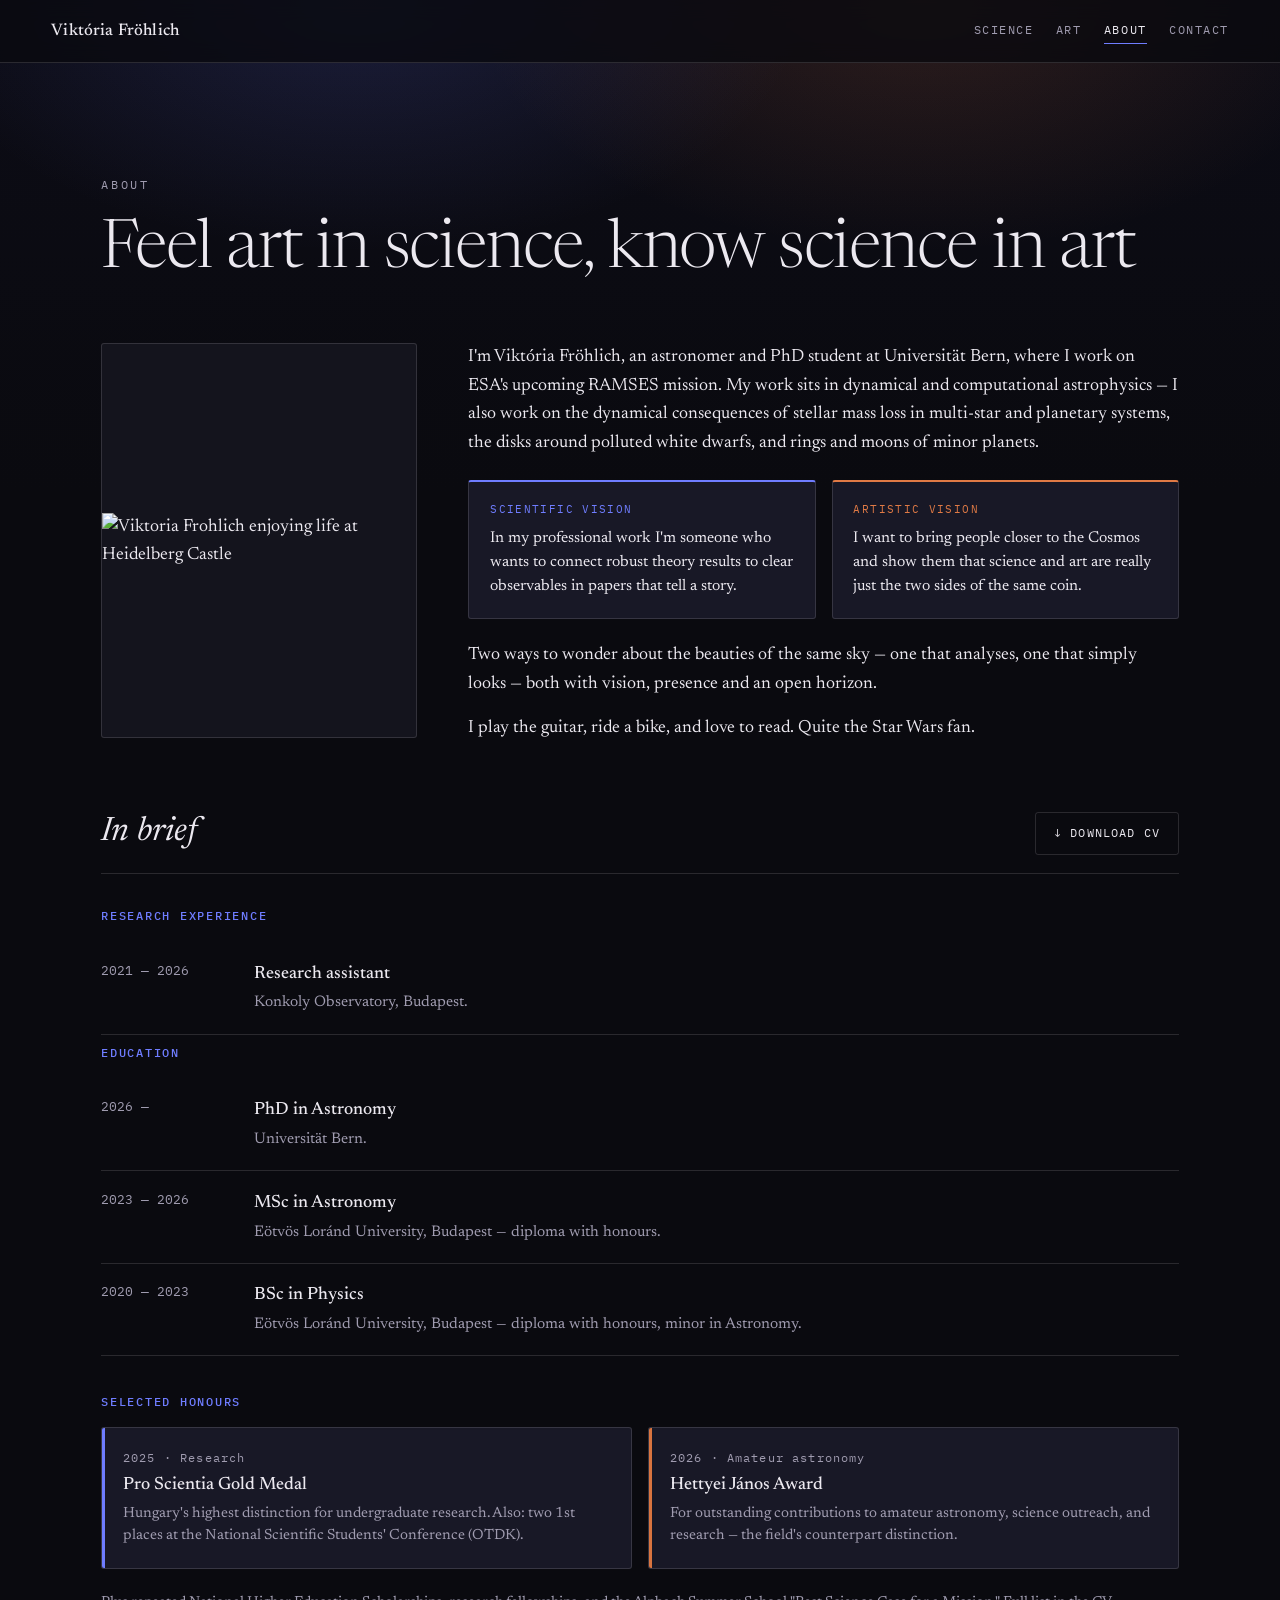
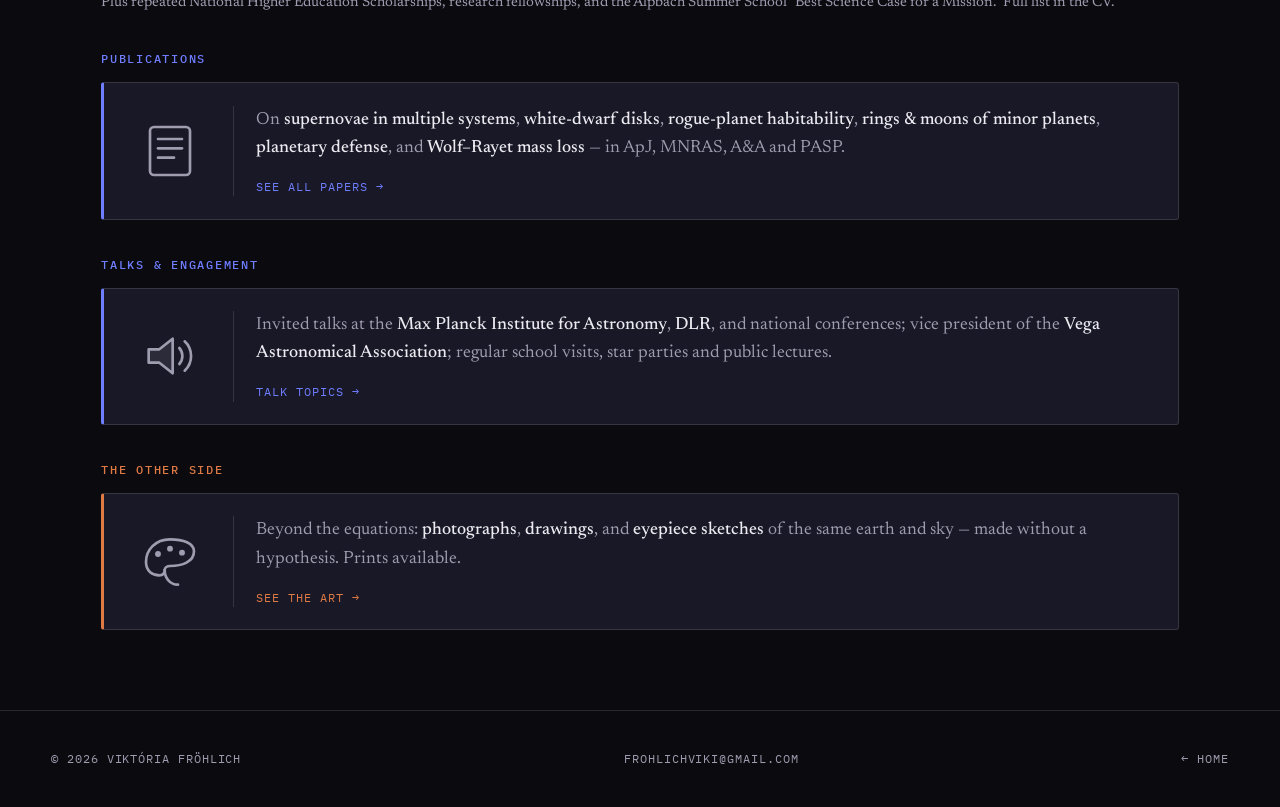
==== commit f4a8572a: "minor edits in about and style" ====
--- a/about.html
+++ b/about.html
@@ -41,7 +41,7 @@
   <div class="bio fade d2">
     <div class="portrait"><img src="images/portrait.png" alt="Viktoria Frohlich enjoying life at Heidelberg Castle"></div>
     <div class="body">
-      <p>I'm Viktória Fröhlich, an astronomer and research assistant at the HUN-REN Konkoly Observatory. My work sits in dynamical and computational astrophysics — the dynamical consequences of stellar mass loss in multi-star and planetary systems, the disks around polluted white dwarfs, and rings and moons of minor planets.</p>
+      <p>I'm Viktória Fröhlich, an astronomer and PhD student at Universität Bern, where I work on ESA's upcoming RAMSES mission. My work sits in dynamical and computational astrophysics — I also work on the dynamical consequences of stellar mass loss in multi-star and planetary systems, the disks around polluted white dwarfs, and rings and moons of minor planets.</p>
 
       <div class="visions">
         <div class="vision sci">
@@ -67,7 +67,17 @@
     → This is a curated summary. Full record is in <code>cv.pdf</code>.
   </p> -->
 
+  <h3 class="rsub mono" style="font-size:.78rem;letter-spacing:.14em;text-transform:uppercase;margin:.5rem 0 1rem">Research experience</h3>
+  <div class="cv-row fade">
+    <div class="when mono">2021 — 2026</div>
+    <div class="what"><h3>Research assistant</h3><p>Konkoly Observatory, Budapest.</p></div>
+  </div>
+  
   <h3 class="rsub mono" style="font-size:.78rem;letter-spacing:.14em;text-transform:uppercase;margin:.5rem 0 1rem">Education</h3>
+  <div class="cv-row fade">
+    <div class="when mono">2026 — </div>
+    <div class="what"><h3>PhD in Astronomy</h3><p>Universität Bern.</p></div>
+  </div>
   <div class="cv-row fade">
     <div class="when mono">2023 — 2026</div>
     <div class="what"><h3>MSc in Astronomy</h3><p>Eötvös Loránd University, Budapest — diploma with honours.</p></div>
--- a/style.css
+++ b/style.css
@@ -151,10 +151,12 @@
 .filter-note a:hover{text-decoration:underline}
 
 .gallery{columns:3;column-gap:1rem}
-@media(max-width:900px){.gallery{columns:2}}
-@media(max-width:560px){.gallery{columns:1}}
+.gallery[data-active="travel"]{columns:4}
+@media(max-width:900px){.gallery{columns:2}.gallery[data-active="travel"]{columns:3}}
+@media(max-width:560px){.gallery{columns:1}.gallery[data-active="travel"]{columns:2}}
 .shot{break-inside:avoid;margin-bottom:1rem;border:1px solid var(--hair);border-radius:var(--r);
   overflow:hidden;background:var(--surface);cursor:pointer;position:relative;
+  content-visibility:auto;contain-intrinsic-size:auto 320px;
   transition:transform .28s ease,border-color .28s ease}
 .shot:hover{transform:translateY(-4px);border-color:var(--c1,var(--art-1))}
 .shot img{width:100%;height:auto;display:block}
@@ -338,6 +340,22 @@
 
 /* research themes band */
 .themes{display:grid;grid-template-columns:repeat(3,1fr);gap:1.2rem;margin-bottom:2.6rem}
+/* wide feature tile (RAMSES) — image (1 col) + text (2 cols), equal height, own classes to avoid .theme conflicts */
+.theme-wide{display:grid;grid-template-columns:repeat(3,1fr);gap:1.2rem;margin-bottom:1.2rem;
+  align-items:stretch}
+.theme-wide .rw-thumb{grid-column:span 1;overflow:hidden;border:1px solid var(--hair);
+  border-radius:var(--r);background:var(--surface);min-height:100%}
+.theme-wide .rw-thumb img{width:100%;height:100%;object-fit:cover;display:block}
+.theme-wide .rw-body{grid-column:span 2;display:flex;flex-direction:column;justify-content:center;
+  border:1px solid var(--hair);border-radius:var(--r);background:var(--surface);padding:1.4rem 1.6rem}
+.theme-wide .rw-body .tname{display:block;font-size:.72rem;letter-spacing:.1em;text-transform:uppercase;
+  color:var(--sci-1);margin-bottom:.5rem}
+.theme-wide .rw-body p{font-size:.92rem;line-height:1.5;color:var(--text);margin:0}
+@media(max-width:760px){
+  .theme-wide{grid-template-columns:1fr}
+  .theme-wide .rw-thumb,.theme-wide .rw-body{grid-column:span 1}
+  .theme-wide .rw-thumb{aspect-ratio:16/10;min-height:0}
+}
 @media(max-width:760px){.themes{grid-template-columns:1fr}}
 .theme{border:1px solid var(--hair);border-radius:var(--r);background:var(--surface);
   overflow:hidden;display:flex;flex-direction:column;
